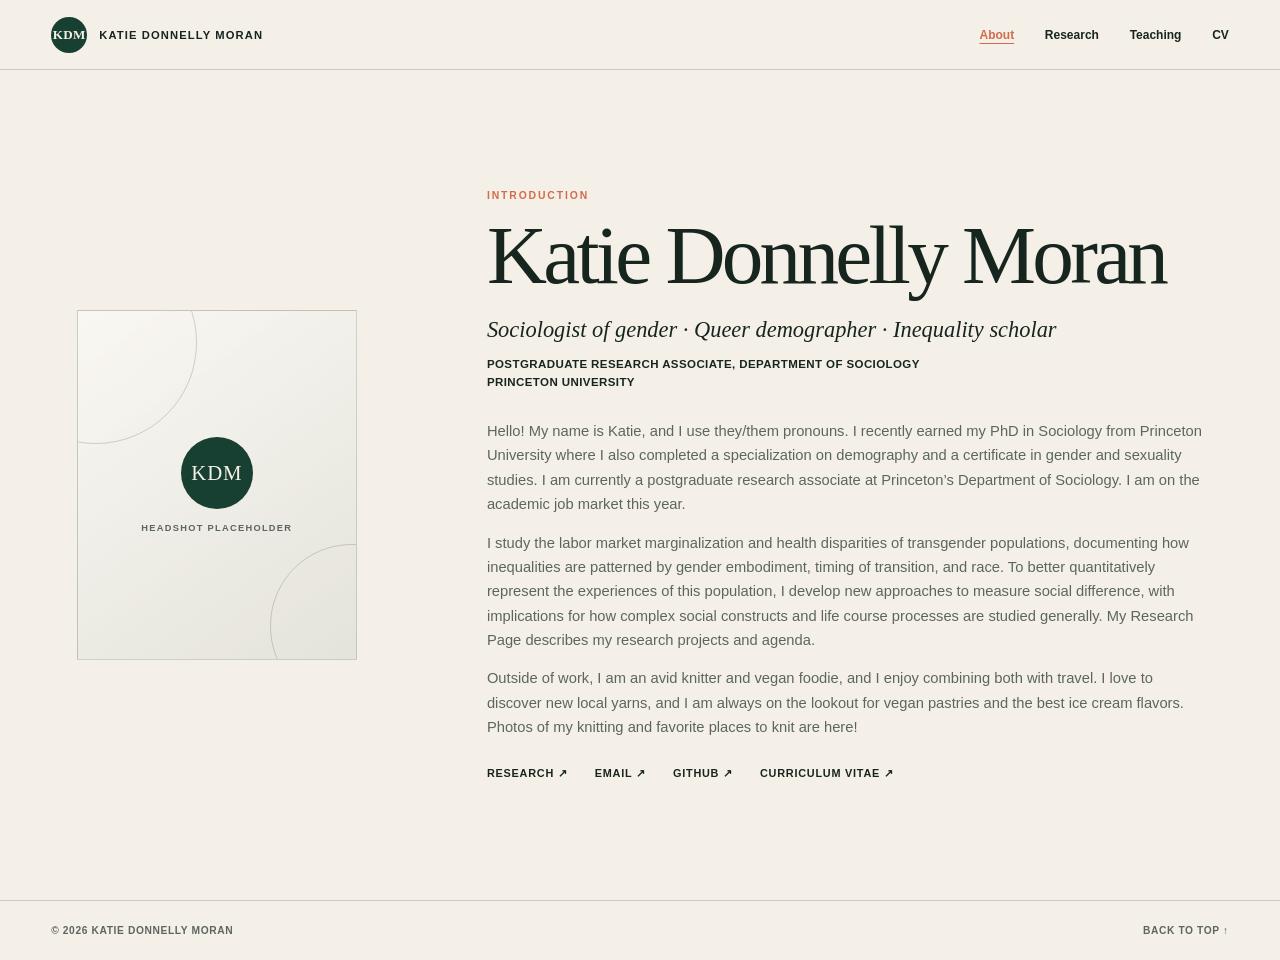
==== index.html @ ad10a479 "Publish initial academic website" ====
<!doctype html><html lang=en><head><meta name=generator content="Hugo 0.164.0"><meta charset=utf-8><meta name=viewport content="width=device-width,initial-scale=1"><title>Katie Donnelly Moran | Sociologist and Demographer</title><meta name=description content="Research, publications, teaching, and current projects by sociologist and demographer Katie Donnelly Moran."><link rel=canonical href=https://ktdomo.github.io/><meta property="og:title" content="Katie Donnelly Moran | Sociologist and Demographer"><meta property="og:description" content="Research, publications, teaching, and current projects by sociologist and demographer Katie Donnelly Moran."><meta property="og:type" content="website"><meta property="og:url" content="https://ktdomo.github.io/"><meta property="og:image" content="https://ktdomo.github.io/images/og.png"><meta name=twitter:card content="summary_large_image"><meta name=twitter:title content="Katie Donnelly Moran | Sociologist and Demographer"><meta name=twitter:description content="Research, publications, teaching, and current projects by sociologist and demographer Katie Donnelly Moran."><meta name=twitter:image content="https://ktdomo.github.io/images/og.png"><link rel=stylesheet href=/css/main.min.5dfa78872fc72b4a917d8be60e190834bae1db756e69cb3d2e136b5ea776f208.css integrity="sha256-Xfp4hy/HK0qRfYvmDhkINLrh23Vuacs9LhNrXqd28gg="></head><body><div class=site-shell><a class=skip-link href=#main-content>Skip to content</a><header class=site-header><a class=identity href=/ aria-label="Katie Donnelly Moran, home"><span class=monogram aria-hidden=true>KDM</span>
<span>Katie Donnelly Moran</span></a><nav class=site-nav aria-label="Primary navigation"><a href=/ aria-current=page>About</a>
<a href=/research/>Research</a>
<a href=/teaching/>Teaching</a>
<a href=/cv/>CV</a></nav></header><main id=main-content><section class=landing-intro id=top><div class=headshot-placeholder role=img aria-label="Placeholder for a future headshot of Katie Donnelly Moran"><span class=headshot-mark aria-hidden=true>KDM</span>
<span class=headshot-label>Headshot placeholder</span></div><div class=landing-copy><p class=eyebrow>Introduction</p><h1>Katie Donnelly Moran</h1><p class=role>Sociologist of gender · Queer demographer · Inequality scholar</p><p class=position>Postgraduate Research Associate, Department of Sociology<br>Princeton University</p><div class=landing-biography><p>Hello! My name is Katie, and I use they/them pronouns. I recently earned my PhD in Sociology from Princeton University where I also completed a specialization on demography and a certificate in gender and sexuality studies. I am currently a postgraduate research associate at Princeton’s Department of Sociology. I am on the academic job market this year.</p><p>I study the labor market marginalization and health disparities of transgender populations, documenting how inequalities are patterned by gender embodiment, timing of transition, and race. To better quantitatively represent the experiences of this population, I develop new approaches to measure social difference, with implications for how complex social constructs and life course processes are studied generally. My Research Page describes my research projects and agenda.</p><p>Outside of work, I am an avid knitter and vegan foodie, and I enjoy combining both with travel. I love to discover new local yarns, and I am always on the lookout for vegan pastries and the best ice cream flavors. Photos of my knitting and favorite places to knit are here!</p></div><div class=hero-links aria-label="Profile links"><a href=/research/>Research <span aria-hidden=true>↗</span></a>
<a href=mailto:kfmoran@princeton.edu>Email <span aria-hidden=true>↗</span></a>
<a href=https://github.com/ktdomo>GitHub <span aria-hidden=true>↗</span></a>
<a href=/cv/>Curriculum vitae <span aria-hidden=true>↗</span></a></div></div></section></main><footer class=site-footer><span>© 2026 Katie Donnelly Moran</span>
<a href=#top>Back to top ↑</a></footer></div></body></html>
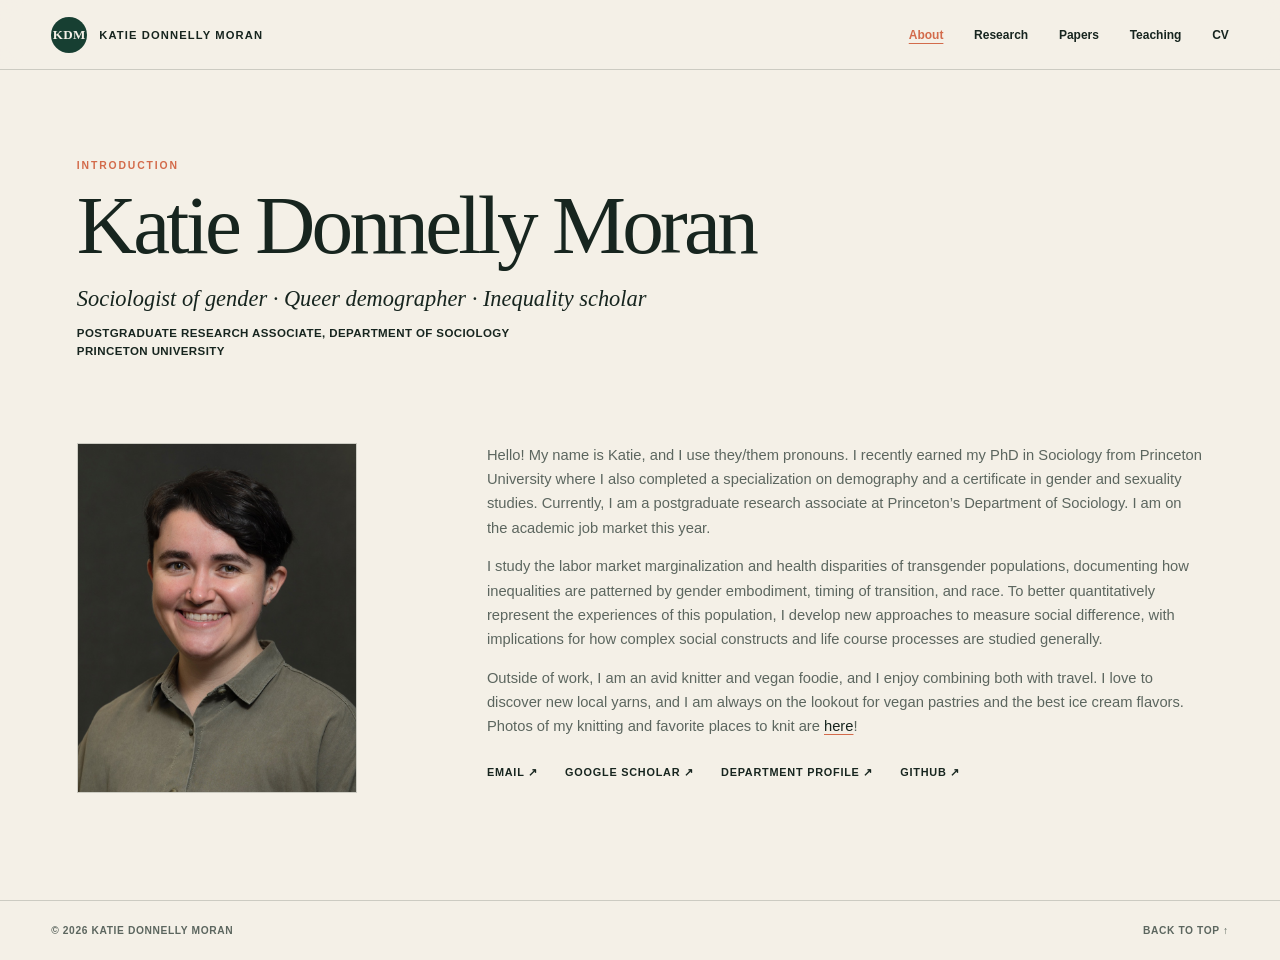
==== commit af118a69: "Publish headshot and research updates" ====
--- a/index.html
+++ b/index.html
@@ -1,10 +1,15 @@
-<!doctype html><html lang=en><head><meta name=generator content="Hugo 0.164.0"><meta charset=utf-8><meta name=viewport content="width=device-width,initial-scale=1"><title>Katie Donnelly Moran | Sociologist and Demographer</title><meta name=description content="Research, publications, teaching, and current projects by sociologist and demographer Katie Donnelly Moran."><link rel=canonical href=https://ktdomo.github.io/><meta property="og:title" content="Katie Donnelly Moran | Sociologist and Demographer"><meta property="og:description" content="Research, publications, teaching, and current projects by sociologist and demographer Katie Donnelly Moran."><meta property="og:type" content="website"><meta property="og:url" content="https://ktdomo.github.io/"><meta property="og:image" content="https://ktdomo.github.io/images/og.png"><meta name=twitter:card content="summary_large_image"><meta name=twitter:title content="Katie Donnelly Moran | Sociologist and Demographer"><meta name=twitter:description content="Research, publications, teaching, and current projects by sociologist and demographer Katie Donnelly Moran."><meta name=twitter:image content="https://ktdomo.github.io/images/og.png"><link rel=stylesheet href=/css/main.min.5dfa78872fc72b4a917d8be60e190834bae1db756e69cb3d2e136b5ea776f208.css integrity="sha256-Xfp4hy/HK0qRfYvmDhkINLrh23Vuacs9LhNrXqd28gg="></head><body><div class=site-shell><a class=skip-link href=#main-content>Skip to content</a><header class=site-header><a class=identity href=/ aria-label="Katie Donnelly Moran, home"><span class=monogram aria-hidden=true>KDM</span>
-<span>Katie Donnelly Moran</span></a><nav class=site-nav aria-label="Primary navigation"><a href=/ aria-current=page>About</a>
+<!doctype html><html lang=en><head><meta name=generator content="Hugo 0.164.0"><meta charset=utf-8><meta name=viewport content="width=device-width,initial-scale=1"><link rel=icon href=/favicon.svg type=image/svg+xml><title>Katie Donnelly Moran | Sociologist and Demographer</title><meta name=description content="Research, publications, teaching, and current projects by sociologist and demographer Katie Donnelly Moran."><link rel=canonical href=https://ktdomo.github.io/><meta property="og:title" content="Katie Donnelly Moran | Sociologist and Demographer"><meta property="og:description" content="Research, publications, teaching, and current projects by sociologist and demographer Katie Donnelly Moran."><meta property="og:type" content="website"><meta property="og:url" content="https://ktdomo.github.io/"><meta name=twitter:card content="summary"><meta name=twitter:title content="Katie Donnelly Moran | Sociologist and Demographer"><meta name=twitter:description content="Research, publications, teaching, and current projects by sociologist and demographer Katie Donnelly Moran."><link rel=stylesheet href=/css/main.min.0adc1bd34cdcd361933bde0fa8cdefbcc91a6d5df2215fc50c7617f20773f597.css integrity="sha256-Ctwb00zc02GTO94PqM3vvMkabV3yIV/FDHYX8gdz9Zc="></head><body><div class=site-shell><a class=skip-link href=#main-content>Skip to content</a><header class=site-header><a class=identity href=/ aria-label="Katie Donnelly Moran, home"><span class=monogram aria-hidden=true>KDM</span>
+<span>Katie Donnelly Moran</span></a><nav class="site-nav site-nav-desktop" aria-label="Primary navigation"><a href=/ aria-current=page>About</a>
 <a href=/research/>Research</a>
+<a href=/papers/>Papers</a>
 <a href=/teaching/>Teaching</a>
-<a href=/cv/>CV</a></nav></header><main id=main-content><section class=landing-intro id=top><div class=headshot-placeholder role=img aria-label="Placeholder for a future headshot of Katie Donnelly Moran"><span class=headshot-mark aria-hidden=true>KDM</span>
-<span class=headshot-label>Headshot placeholder</span></div><div class=landing-copy><p class=eyebrow>Introduction</p><h1>Katie Donnelly Moran</h1><p class=role>Sociologist of gender · Queer demographer · Inequality scholar</p><p class=position>Postgraduate Research Associate, Department of Sociology<br>Princeton University</p><div class=landing-biography><p>Hello! My name is Katie, and I use they/them pronouns. I recently earned my PhD in Sociology from Princeton University where I also completed a specialization on demography and a certificate in gender and sexuality studies. I am currently a postgraduate research associate at Princeton’s Department of Sociology. I am on the academic job market this year.</p><p>I study the labor market marginalization and health disparities of transgender populations, documenting how inequalities are patterned by gender embodiment, timing of transition, and race. To better quantitatively represent the experiences of this population, I develop new approaches to measure social difference, with implications for how complex social constructs and life course processes are studied generally. My Research Page describes my research projects and agenda.</p><p>Outside of work, I am an avid knitter and vegan foodie, and I enjoy combining both with travel. I love to discover new local yarns, and I am always on the lookout for vegan pastries and the best ice cream flavors. Photos of my knitting and favorite places to knit are here!</p></div><div class=hero-links aria-label="Profile links"><a href=/research/>Research <span aria-hidden=true>↗</span></a>
-<a href=mailto:kfmoran@princeton.edu>Email <span aria-hidden=true>↗</span></a>
-<a href=https://github.com/ktdomo>GitHub <span aria-hidden=true>↗</span></a>
-<a href=/cv/>Curriculum vitae <span aria-hidden=true>↗</span></a></div></div></section></main><footer class=site-footer><span>© 2026 Katie Donnelly Moran</span>
+<a href=/cv/>CV</a></nav><details class=mobile-menu><summary><span>Menu</span>
+<span class=mobile-menu-icon aria-hidden=true>+</span></summary><nav aria-label="Mobile navigation"><a href=/ aria-current=page>About</a>
+<a href=/research/>Research</a>
+<a href=/papers/>Papers</a>
+<a href=/teaching/>Teaching</a>
+<a href=/cv/>CV</a></nav></details></header><main id=main-content><section class=landing-intro id=top><div class=landing-heading><p class=eyebrow>Introduction</p><h1>Katie Donnelly Moran</h1><p class=role>Sociologist of gender · Queer demographer · Inequality scholar</p><p class=position>Postgraduate Research Associate, Department of Sociology<br>Princeton University</p></div><img class=headshot-photo src=/images/headshot.jpeg alt="Portrait of Katie Donnelly Moran." width=1600 height=1064 fetchpriority=high><div class=landing-copy><div class=landing-biography><p>Hello! My name is Katie, and I use they/them pronouns. I recently earned my PhD in Sociology from Princeton University where I also completed a specialization on demography and a certificate in gender and sexuality studies. Currently, I am a postgraduate research associate at Princeton’s Department of Sociology. I am on the academic job market this year.</p><p>I study the labor market marginalization and health disparities of transgender populations, documenting how inequalities are patterned by gender embodiment, timing of transition, and race. To better quantitatively represent the experiences of this population, I develop new approaches to measure social difference, with implications for how complex social constructs and life course processes are studied generally.</p><p>Outside of work, I am an avid knitter and vegan foodie, and I enjoy combining both with travel. I love to discover new local yarns, and I am always on the lookout for vegan pastries and the best ice cream flavors. Photos of my knitting and favorite places to knit are <a href=/knitting/>here</a>!</p></div><div class=hero-links aria-label="Profile links"><a href=mailto:kfmoran@princeton.edu>Email <span aria-hidden=true>↗</span></a>
+<a href="https://scholar.google.com/citations?user=uN4NH5MAAAAJ&amp;hl=en&amp;oi=ao">Google Scholar <span aria-hidden=true>↗</span></a>
+<a href=https://sociology.princeton.edu/people/katie-donnelly-moran>Department profile <span aria-hidden=true>↗</span></a>
+<a href=https://github.com/ktdomo>GitHub <span aria-hidden=true>↗</span></a></div></div></section></main><footer class=site-footer><span>© 2026 Katie Donnelly Moran</span>
 <a href=#top>Back to top ↑</a></footer></div></body></html>
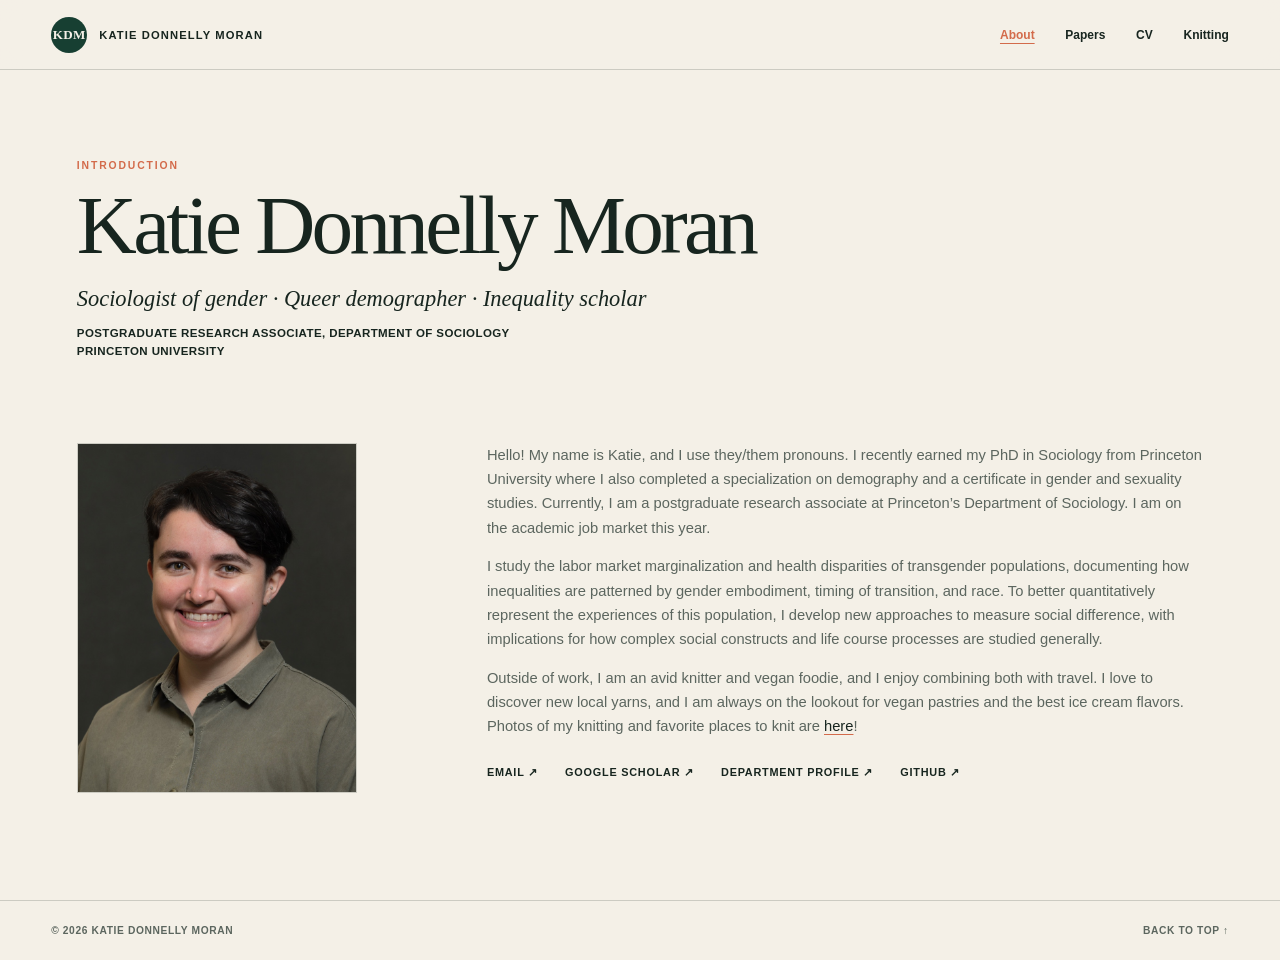
==== commit 7aeb1893: "Publish selected website pages" ====
--- a/index.html
+++ b/index.html
@@ -1,14 +1,12 @@
-<!doctype html><html lang=en><head><meta name=generator content="Hugo 0.164.0"><meta charset=utf-8><meta name=viewport content="width=device-width,initial-scale=1"><link rel=icon href=/favicon.svg type=image/svg+xml><title>Katie Donnelly Moran | Sociologist and Demographer</title><meta name=description content="Research, publications, teaching, and current projects by sociologist and demographer Katie Donnelly Moran."><link rel=canonical href=https://ktdomo.github.io/><meta property="og:title" content="Katie Donnelly Moran | Sociologist and Demographer"><meta property="og:description" content="Research, publications, teaching, and current projects by sociologist and demographer Katie Donnelly Moran."><meta property="og:type" content="website"><meta property="og:url" content="https://ktdomo.github.io/"><meta name=twitter:card content="summary"><meta name=twitter:title content="Katie Donnelly Moran | Sociologist and Demographer"><meta name=twitter:description content="Research, publications, teaching, and current projects by sociologist and demographer Katie Donnelly Moran."><link rel=stylesheet href=/css/main.min.0adc1bd34cdcd361933bde0fa8cdefbcc91a6d5df2215fc50c7617f20773f597.css integrity="sha256-Ctwb00zc02GTO94PqM3vvMkabV3yIV/FDHYX8gdz9Zc="></head><body><div class=site-shell><a class=skip-link href=#main-content>Skip to content</a><header class=site-header><a class=identity href=/ aria-label="Katie Donnelly Moran, home"><span class=monogram aria-hidden=true>KDM</span>
+<!doctype html><html lang=en><head><meta name=generator content="Hugo 0.164.0"><meta charset=utf-8><meta name=viewport content="width=device-width,initial-scale=1"><link rel=icon href=/favicon.svg type=image/svg+xml><title>Katie Donnelly Moran | Sociologist and Demographer</title><meta name=description content="Papers, curriculum vitae, and personal projects by sociologist and demographer Katie Donnelly Moran."><link rel=canonical href=https://ktdomo.github.io/><meta property="og:title" content="Katie Donnelly Moran | Sociologist and Demographer"><meta property="og:description" content="Papers, curriculum vitae, and personal projects by sociologist and demographer Katie Donnelly Moran."><meta property="og:type" content="website"><meta property="og:url" content="https://ktdomo.github.io/"><meta name=twitter:card content="summary"><meta name=twitter:title content="Katie Donnelly Moran | Sociologist and Demographer"><meta name=twitter:description content="Papers, curriculum vitae, and personal projects by sociologist and demographer Katie Donnelly Moran."><link rel=stylesheet href=/css/main.min.11f44dda2da2b9741aa215a67cceb93f1d067952746947883aa0c3df16f43854.css integrity="sha256-EfRN2i2iuXQaohWmfM65Px0GeVJ0aUeIOqDD3xb0OFQ="></head><body><div class=site-shell><a class=skip-link href=#main-content>Skip to content</a><header class=site-header><a class=identity href=/ aria-label="Katie Donnelly Moran, home"><span class=monogram aria-hidden=true>KDM</span>
 <span>Katie Donnelly Moran</span></a><nav class="site-nav site-nav-desktop" aria-label="Primary navigation"><a href=/ aria-current=page>About</a>
-<a href=/research/>Research</a>
 <a href=/papers/>Papers</a>
-<a href=/teaching/>Teaching</a>
-<a href=/cv/>CV</a></nav><details class=mobile-menu><summary><span>Menu</span>
+<a href=/cv/>CV</a>
+<a href=/knitting/>Knitting</a></nav><details class=mobile-menu><summary><span>Menu</span>
 <span class=mobile-menu-icon aria-hidden=true>+</span></summary><nav aria-label="Mobile navigation"><a href=/ aria-current=page>About</a>
-<a href=/research/>Research</a>
 <a href=/papers/>Papers</a>
-<a href=/teaching/>Teaching</a>
-<a href=/cv/>CV</a></nav></details></header><main id=main-content><section class=landing-intro id=top><div class=landing-heading><p class=eyebrow>Introduction</p><h1>Katie Donnelly Moran</h1><p class=role>Sociologist of gender · Queer demographer · Inequality scholar</p><p class=position>Postgraduate Research Associate, Department of Sociology<br>Princeton University</p></div><img class=headshot-photo src=/images/headshot.jpeg alt="Portrait of Katie Donnelly Moran." width=1600 height=1064 fetchpriority=high><div class=landing-copy><div class=landing-biography><p>Hello! My name is Katie, and I use they/them pronouns. I recently earned my PhD in Sociology from Princeton University where I also completed a specialization on demography and a certificate in gender and sexuality studies. Currently, I am a postgraduate research associate at Princeton’s Department of Sociology. I am on the academic job market this year.</p><p>I study the labor market marginalization and health disparities of transgender populations, documenting how inequalities are patterned by gender embodiment, timing of transition, and race. To better quantitatively represent the experiences of this population, I develop new approaches to measure social difference, with implications for how complex social constructs and life course processes are studied generally.</p><p>Outside of work, I am an avid knitter and vegan foodie, and I enjoy combining both with travel. I love to discover new local yarns, and I am always on the lookout for vegan pastries and the best ice cream flavors. Photos of my knitting and favorite places to knit are <a href=/knitting/>here</a>!</p></div><div class=hero-links aria-label="Profile links"><a href=mailto:kfmoran@princeton.edu>Email <span aria-hidden=true>↗</span></a>
+<a href=/cv/>CV</a>
+<a href=/knitting/>Knitting</a></nav></details></header><main id=main-content><section class=landing-intro id=top><div class=landing-heading><p class=eyebrow>Introduction</p><h1>Katie Donnelly Moran</h1><p class=role>Sociologist of gender · Queer demographer · Inequality scholar</p><p class=position>Postgraduate Research Associate, Department of Sociology<br>Princeton University</p></div><img class=headshot-photo src=/images/headshot.jpeg alt="Portrait of Katie Donnelly Moran." width=1600 height=1064 fetchpriority=high><div class=landing-copy><div class=landing-biography><p>Hello! My name is Katie, and I use they/them pronouns. I recently earned my PhD in Sociology from Princeton University where I also completed a specialization on demography and a certificate in gender and sexuality studies. Currently, I am a postgraduate research associate at Princeton’s Department of Sociology. I am on the academic job market this year.</p><p>I study the labor market marginalization and health disparities of transgender populations, documenting how inequalities are patterned by gender embodiment, timing of transition, and race. To better quantitatively represent the experiences of this population, I develop new approaches to measure social difference, with implications for how complex social constructs and life course processes are studied generally.</p><p>Outside of work, I am an avid knitter and vegan foodie, and I enjoy combining both with travel. I love to discover new local yarns, and I am always on the lookout for vegan pastries and the best ice cream flavors. Photos of my knitting and favorite places to knit are <a href=/knitting/>here</a>!</p></div><div class=hero-links aria-label="Profile links"><a href=mailto:kfmoran@princeton.edu>Email <span aria-hidden=true>↗</span></a>
 <a href="https://scholar.google.com/citations?user=uN4NH5MAAAAJ&amp;hl=en&amp;oi=ao">Google Scholar <span aria-hidden=true>↗</span></a>
 <a href=https://sociology.princeton.edu/people/katie-donnelly-moran>Department profile <span aria-hidden=true>↗</span></a>
 <a href=https://github.com/ktdomo>GitHub <span aria-hidden=true>↗</span></a></div></div></section></main><footer class=site-footer><span>© 2026 Katie Donnelly Moran</span>
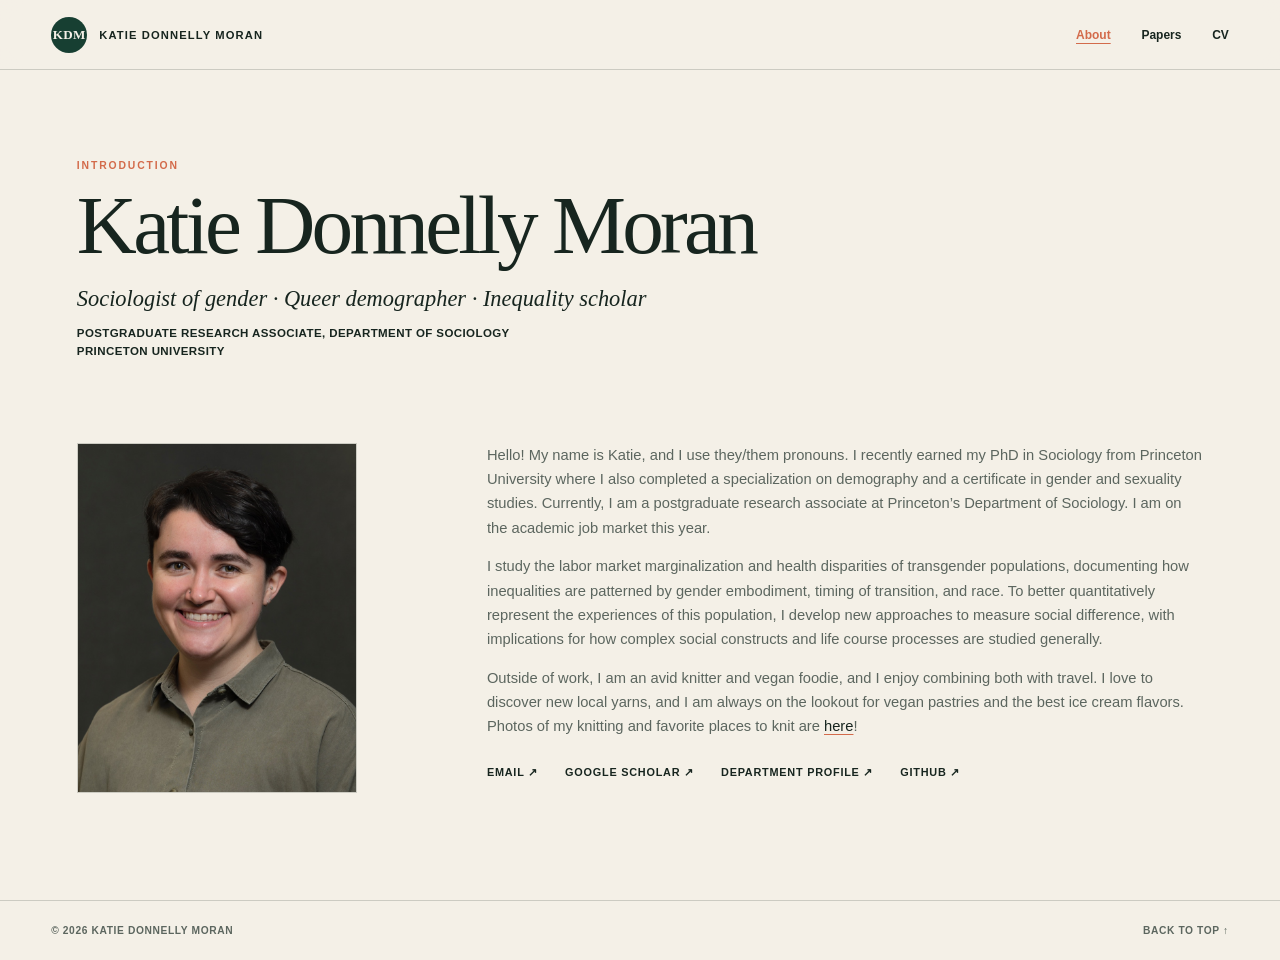
==== commit d2304792: "Update CV and navigation" ====
--- a/index.html
+++ b/index.html
@@ -1,12 +1,10 @@
 <!doctype html><html lang=en><head><meta name=generator content="Hugo 0.164.0"><meta charset=utf-8><meta name=viewport content="width=device-width,initial-scale=1"><link rel=icon href=/favicon.svg type=image/svg+xml><title>Katie Donnelly Moran | Sociologist and Demographer</title><meta name=description content="Papers, curriculum vitae, and personal projects by sociologist and demographer Katie Donnelly Moran."><link rel=canonical href=https://ktdomo.github.io/><meta property="og:title" content="Katie Donnelly Moran | Sociologist and Demographer"><meta property="og:description" content="Papers, curriculum vitae, and personal projects by sociologist and demographer Katie Donnelly Moran."><meta property="og:type" content="website"><meta property="og:url" content="https://ktdomo.github.io/"><meta name=twitter:card content="summary"><meta name=twitter:title content="Katie Donnelly Moran | Sociologist and Demographer"><meta name=twitter:description content="Papers, curriculum vitae, and personal projects by sociologist and demographer Katie Donnelly Moran."><link rel=stylesheet href=/css/main.min.11f44dda2da2b9741aa215a67cceb93f1d067952746947883aa0c3df16f43854.css integrity="sha256-EfRN2i2iuXQaohWmfM65Px0GeVJ0aUeIOqDD3xb0OFQ="></head><body><div class=site-shell><a class=skip-link href=#main-content>Skip to content</a><header class=site-header><a class=identity href=/ aria-label="Katie Donnelly Moran, home"><span class=monogram aria-hidden=true>KDM</span>
 <span>Katie Donnelly Moran</span></a><nav class="site-nav site-nav-desktop" aria-label="Primary navigation"><a href=/ aria-current=page>About</a>
 <a href=/papers/>Papers</a>
-<a href=/cv/>CV</a>
-<a href=/knitting/>Knitting</a></nav><details class=mobile-menu><summary><span>Menu</span>
+<a href=/cv/>CV</a></nav><details class=mobile-menu><summary><span>Menu</span>
 <span class=mobile-menu-icon aria-hidden=true>+</span></summary><nav aria-label="Mobile navigation"><a href=/ aria-current=page>About</a>
 <a href=/papers/>Papers</a>
-<a href=/cv/>CV</a>
-<a href=/knitting/>Knitting</a></nav></details></header><main id=main-content><section class=landing-intro id=top><div class=landing-heading><p class=eyebrow>Introduction</p><h1>Katie Donnelly Moran</h1><p class=role>Sociologist of gender · Queer demographer · Inequality scholar</p><p class=position>Postgraduate Research Associate, Department of Sociology<br>Princeton University</p></div><img class=headshot-photo src=/images/headshot.jpeg alt="Portrait of Katie Donnelly Moran." width=1600 height=1064 fetchpriority=high><div class=landing-copy><div class=landing-biography><p>Hello! My name is Katie, and I use they/them pronouns. I recently earned my PhD in Sociology from Princeton University where I also completed a specialization on demography and a certificate in gender and sexuality studies. Currently, I am a postgraduate research associate at Princeton’s Department of Sociology. I am on the academic job market this year.</p><p>I study the labor market marginalization and health disparities of transgender populations, documenting how inequalities are patterned by gender embodiment, timing of transition, and race. To better quantitatively represent the experiences of this population, I develop new approaches to measure social difference, with implications for how complex social constructs and life course processes are studied generally.</p><p>Outside of work, I am an avid knitter and vegan foodie, and I enjoy combining both with travel. I love to discover new local yarns, and I am always on the lookout for vegan pastries and the best ice cream flavors. Photos of my knitting and favorite places to knit are <a href=/knitting/>here</a>!</p></div><div class=hero-links aria-label="Profile links"><a href=mailto:kfmoran@princeton.edu>Email <span aria-hidden=true>↗</span></a>
+<a href=/cv/>CV</a></nav></details></header><main id=main-content><section class=landing-intro id=top><div class=landing-heading><p class=eyebrow>Introduction</p><h1>Katie Donnelly Moran</h1><p class=role>Sociologist of gender · Queer demographer · Inequality scholar</p><p class=position>Postgraduate Research Associate, Department of Sociology<br>Princeton University</p></div><img class=headshot-photo src=/images/headshot.jpeg alt="Portrait of Katie Donnelly Moran." width=1600 height=1064 fetchpriority=high><div class=landing-copy><div class=landing-biography><p>Hello! My name is Katie, and I use they/them pronouns. I recently earned my PhD in Sociology from Princeton University where I also completed a specialization on demography and a certificate in gender and sexuality studies. Currently, I am a postgraduate research associate at Princeton’s Department of Sociology. I am on the academic job market this year.</p><p>I study the labor market marginalization and health disparities of transgender populations, documenting how inequalities are patterned by gender embodiment, timing of transition, and race. To better quantitatively represent the experiences of this population, I develop new approaches to measure social difference, with implications for how complex social constructs and life course processes are studied generally.</p><p>Outside of work, I am an avid knitter and vegan foodie, and I enjoy combining both with travel. I love to discover new local yarns, and I am always on the lookout for vegan pastries and the best ice cream flavors. Photos of my knitting and favorite places to knit are <a href=/knitting/>here</a>!</p></div><div class=hero-links aria-label="Profile links"><a href=mailto:kfmoran@princeton.edu>Email <span aria-hidden=true>↗</span></a>
 <a href="https://scholar.google.com/citations?user=uN4NH5MAAAAJ&amp;hl=en&amp;oi=ao">Google Scholar <span aria-hidden=true>↗</span></a>
 <a href=https://sociology.princeton.edu/people/katie-donnelly-moran>Department profile <span aria-hidden=true>↗</span></a>
 <a href=https://github.com/ktdomo>GitHub <span aria-hidden=true>↗</span></a></div></div></section></main><footer class=site-footer><span>© 2026 Katie Donnelly Moran</span>
